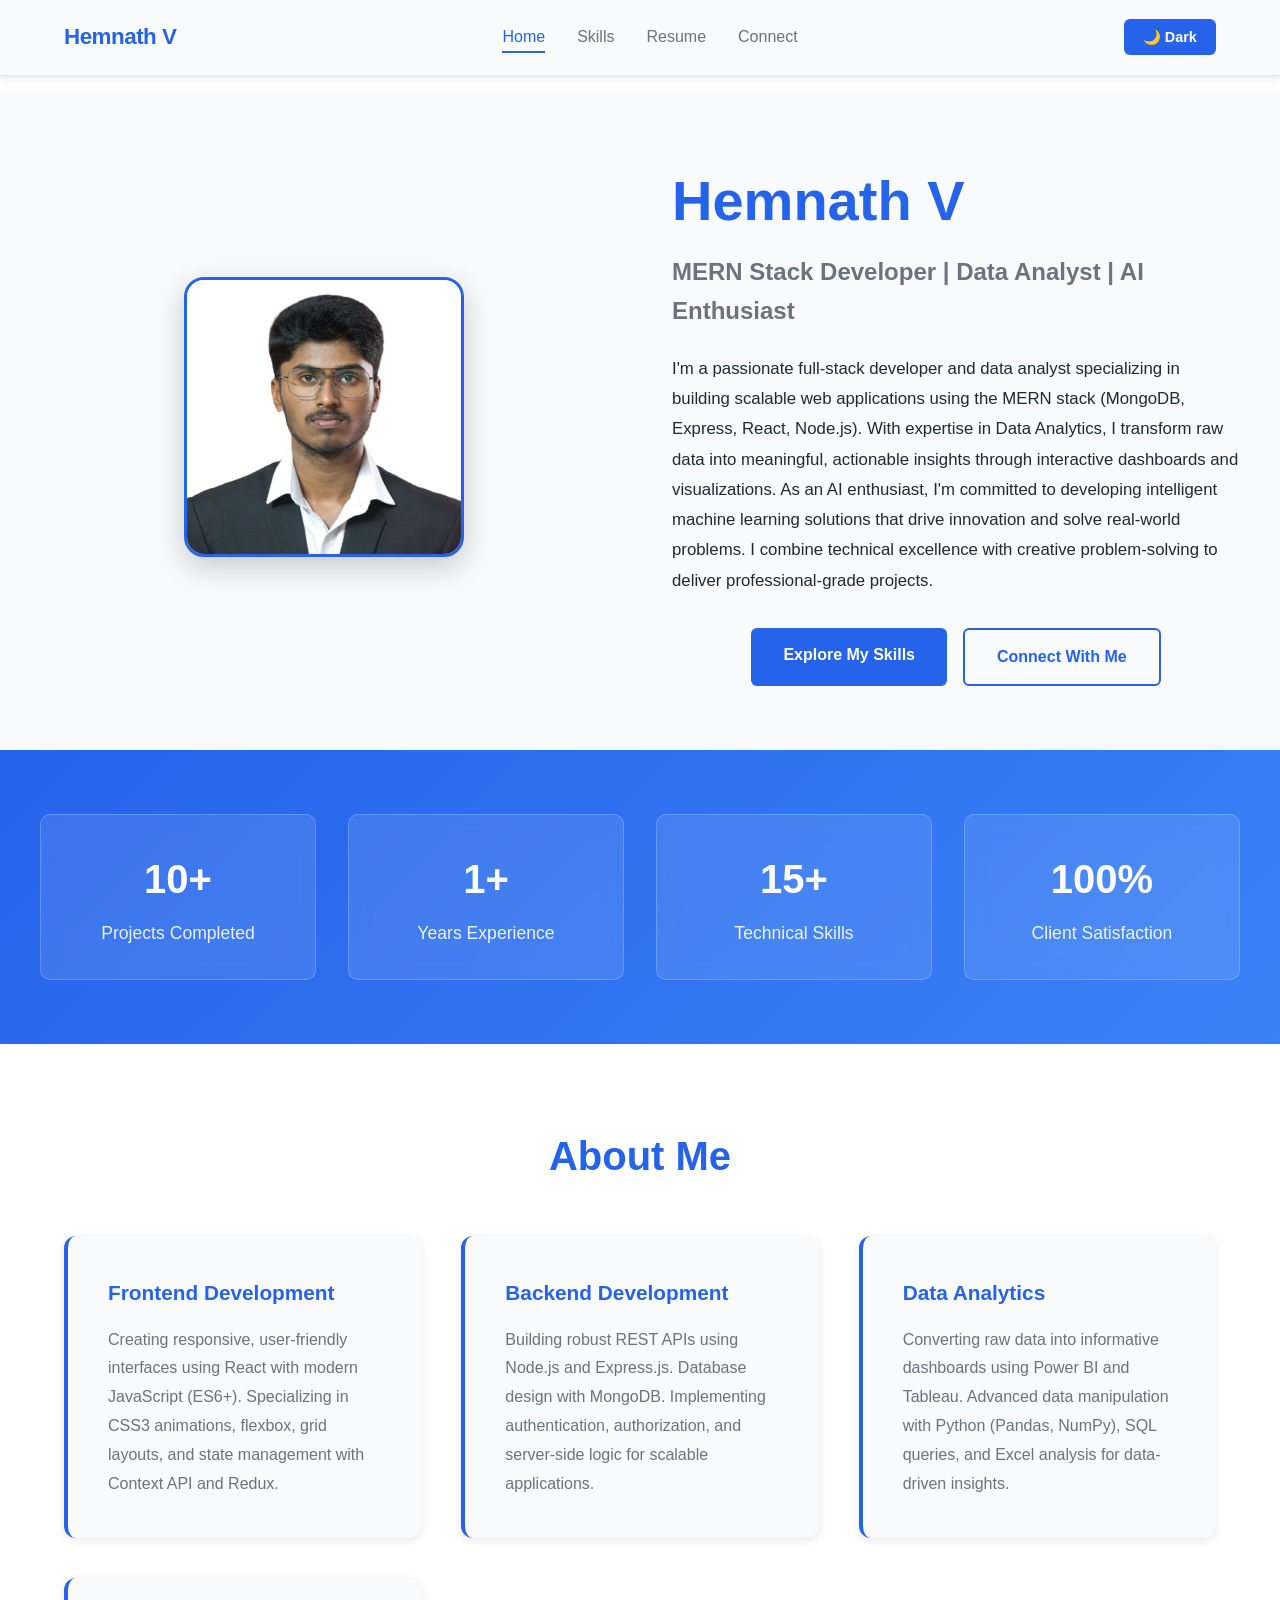
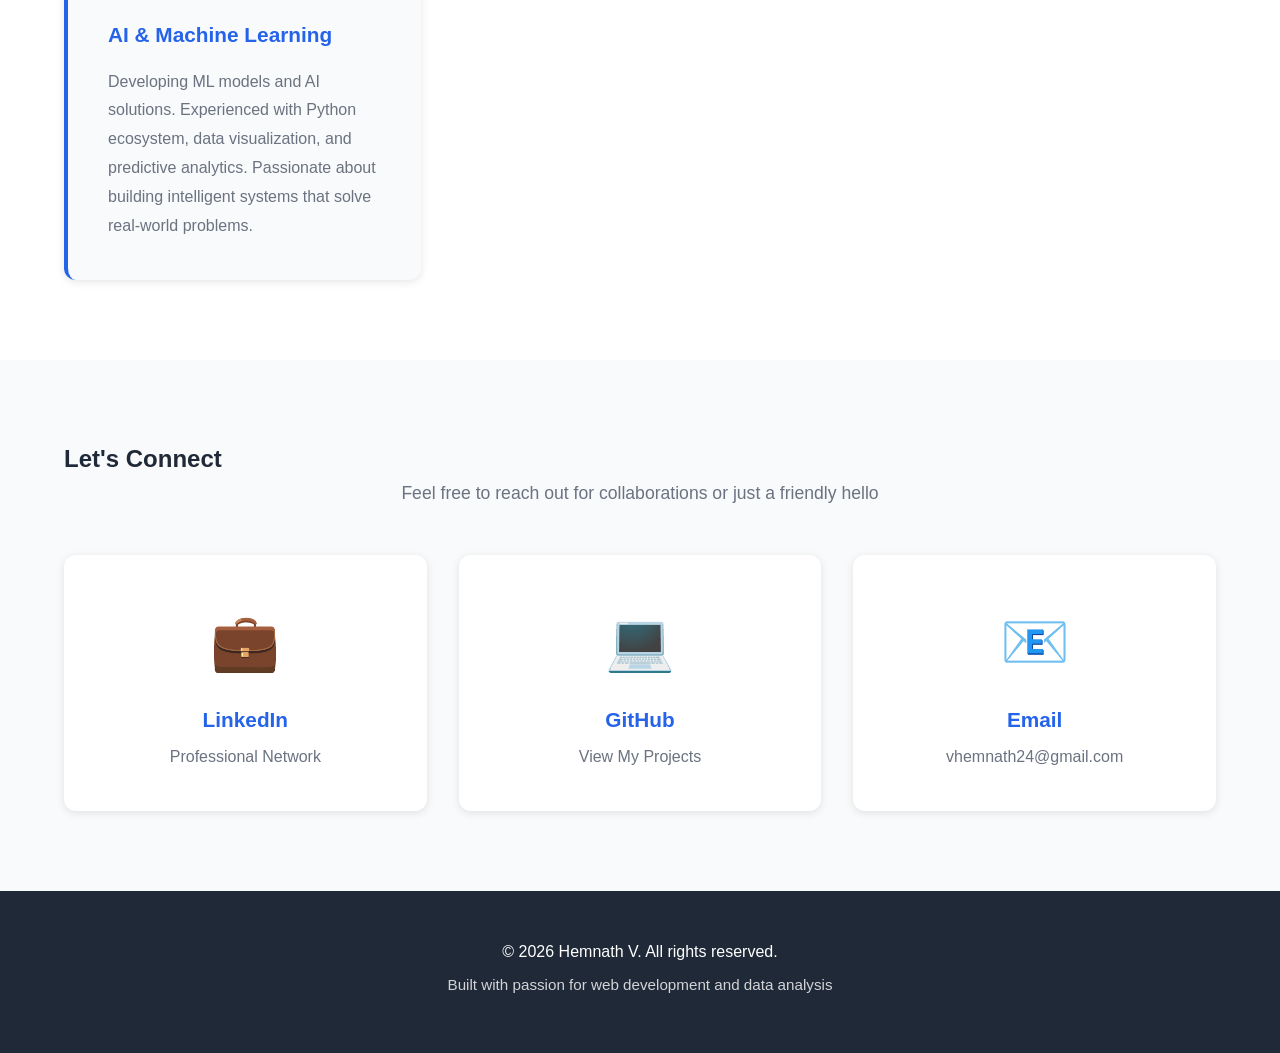
==== index.html @ c6078ff5 "Initial commit: Professional MERN Stack Developer Portfolio Website - Multi-page portfolio with Home" ====
<!DOCTYPE html>
<html lang="en">
<head>
    <meta charset="UTF-8">
    <meta name="viewport" content="width=device-width, initial-scale=1.0">
    <title>Hemnath V - MERN Developer & Data Analyst Portfolio</title>
    <link rel="stylesheet" href="styles.css">
</head>
<body>
    <!-- Navigation Bar -->
    <nav class="navbar">
        <div class="nav-container">
            <div class="logo">Hemnath V</div>
            <ul class="nav-menu">
                <li><a href="index.html" class="nav-link active">Home</a></li>
                <li><a href="skills.html" class="nav-link">Skills</a></li>
                <li><a href="resume.html" class="nav-link">Resume</a></li>
                <li><a href="#links" class="nav-link">Connect</a></li>
            </ul>
            <button id="theme-toggle" class="theme-btn">🌙 Dark</button>
        </div>
    </nav>

    <!-- Hero Section -->
    <section class="hero">
        <div class="hero-container">
            <div class="hero-image-wrapper">
                <img src="assets/profile.jpg" alt="Hemnath V" class="hero-image">
            </div>
            <div class="hero-content">
                <h1>Hemnath V</h1>
                <p class="subtitle">MERN Stack Developer | Data Analyst | AI Enthusiast</p>
                <p class="description">
                    I'm a passionate full-stack developer and data analyst specializing in building scalable web applications using the MERN stack (MongoDB, Express, React, Node.js). 
                    With expertise in Data Analytics, I transform raw data into meaningful, actionable insights through interactive dashboards and visualizations. 
                    As an AI enthusiast, I'm committed to developing intelligent machine learning solutions that drive innovation and solve real-world problems. 
                    I combine technical excellence with creative problem-solving to deliver professional-grade projects.
                </p>
                <div class="cta-buttons">
                    <a href="skills.html" class="btn btn-primary">Explore My Skills</a>
                    <a href="#links" class="btn btn-secondary">Connect With Me</a>
                </div>
            </div>
        </div>
    </section>

    <!-- Quick Stats -->
    <section class="stats">
        <div class="stats-container">
            <div class="stat-card">
                <h3>10+</h3>
                <p>Projects Completed</p>
            </div>
            <div class="stat-card">
                <h3>1+</h3>
                <p>Years Experience</p>
            </div>
            <div class="stat-card">
                <h3>15+</h3>
                <p>Technical Skills</p>
            </div>
            <div class="stat-card">
                <h3>100%</h3>
                <p>Client Satisfaction</p>
            </div>
        </div>
    </section>

    <!-- About Section -->
    <section class="about">
        <div class="container">
            <h2>About Me</h2>
            <div class="about-grid">
                <div class="about-item">
                    <h3>Frontend Development</h3>
                    <p>Creating responsive, user-friendly interfaces using React with modern JavaScript (ES6+). Specializing in CSS3 animations, flexbox, grid layouts, and state management with Context API and Redux.</p>
                </div>
                <div class="about-item">
                    <h3>Backend Development</h3>
                    <p>Building robust REST APIs using Node.js and Express.js. Database design with MongoDB. Implementing authentication, authorization, and server-side logic for scalable applications.</p>
                </div>
                <div class="about-item">
                    <h3>Data Analytics</h3>
                    <p>Converting raw data into informative dashboards using Power BI and Tableau. Advanced data manipulation with Python (Pandas, NumPy), SQL queries, and Excel analysis for data-driven insights.</p>
                </div>
                <div class="about-item">
                    <h3>AI & Machine Learning</h3>
                    <p>Developing ML models and AI solutions. Experienced with Python ecosystem, data visualization, and predictive analytics. Passionate about building intelligent systems that solve real-world problems.</p>
                </div>
            </div>
        </div>
    </section>

    <!-- Connect Section -->
    <section id="links" class="connect">
        <div class="container">
            <h2>Let's Connect</h2>
            <p class="section-subtitle">Feel free to reach out for collaborations or just a friendly hello</p>
            <div class="connect-links">
                <a href="https://www.linkedin.com/in/hemnath-v-6410b8352" target="_blank" class="connect-card">
                    <div class="icon">💼</div>
                    <h3>LinkedIn</h3>
                    <p>Professional Network</p>
                </a>
                <a href="https://github.com/Hem2007" target="_blank" class="connect-card">
                    <div class="icon">💻</div>
                    <h3>GitHub</h3>
                    <p>View My Projects</p>
                </a>
                <a href="mailto:vhemnath24@gmail.com" class="connect-card">
                    <div class="icon">📧</div>
                    <h3>Email</h3>
                    <p>vhemnath24@gmail.com</p>
                </a>
            </div>
        </div>
    </section>

    <!-- Footer -->
    <footer class="footer">
        <div class="container">
            <p>&copy; 2026 Hemnath V. All rights reserved.</p>
            <p class="footer-subtitle">Built with passion for web development and data analysis</p>
        </div>
    </footer>

    <script src="script.js"></script>
</body>
</html>
---- styles.css ----
/* ===================================
   Root Variables & Theme Setup
   =================================== */
:root {
    --primary-color: #2563eb;
    --primary-light: #3b82f6;
    --primary-dark: #1e40af;
    --accent-color: #10b981;
    --bg-light: #ffffff;
    --bg-light-secondary: #f9fafb;
    --bg-light-tertiary: #f3f4f6;
    --text-light: #1f2937;
    --text-light-secondary: #6b7280;
    --border-light: #e5e7eb;
    --shadow: 0 2px 8px rgba(0, 0, 0, 0.1);
    --shadow-md: 0 4px 12px rgba(0, 0, 0, 0.15);
    --shadow-lg: 0 10px 30px rgba(0, 0, 0, 0.2);
}

body.dark-theme {
    --bg-light: #0f172a;
    --bg-light-secondary: #1e293b;
    --bg-light-tertiary: #334155;
    --text-light: #f1f5f9;
    --text-light-secondary: #cbd5e1;
    --border-light: #475569;
    --shadow: 0 2px 8px rgba(0, 0, 0, 0.3);
    --shadow-md: 0 4px 12px rgba(0, 0, 0, 0.4);
    --shadow-lg: 0 10px 30px rgba(0, 0, 0, 0.5);
}

/* ===================================
   Global Styles
   =================================== */
* {
    margin: 0;
    padding: 0;
    box-sizing: border-box;
}

html {
    scroll-behavior: smooth;
}

body {
    font-family: -apple-system, BlinkMacSystemFont, 'Segoe UI', 'Roboto', 'Oxygen', 'Ubuntu', 'Cantarell', sans-serif;
    background-color: var(--bg-light);
    color: var(--text-light);
    line-height: 1.6;
    transition: background-color 0.3s ease, color 0.3s ease;
}

/* ===================================
   Navigation Bar
   =================================== */
.navbar {
    background-color: var(--bg-light-secondary);
    padding: 1.2rem 0;
    position: sticky;
    top: 0;
    z-index: 1000;
    box-shadow: var(--shadow);
    transition: background-color 0.3s ease;
    border-bottom: 1px solid var(--border-light);
}

.nav-container {
    max-width: 1200px;
    margin: 0 auto;
    padding: 0 1.5rem;
    display: flex;
    justify-content: space-between;
    align-items: center;
}

.logo {
    font-size: 1.4rem;
    font-weight: 700;
    color: var(--primary-color);
    letter-spacing: -0.5px;
}

.nav-menu {
    list-style: none;
    display: flex;
    gap: 2rem;
}

.nav-link {
    text-decoration: none;
    color: var(--text-light-secondary);
    font-weight: 500;
    transition: all 0.3s ease;
    position: relative;
}

.nav-link:hover,
.nav-link.active {
    color: var(--primary-color);
}

.nav-link.active::after {
    content: '';
    position: absolute;
    bottom: -8px;
    left: 0;
    right: 0;
    height: 2px;
    background-color: var(--primary-color);
}

.theme-btn {
    background-color: var(--primary-color);
    color: white;
    border: none;
    padding: 0.6rem 1.2rem;
    border-radius: 6px;
    cursor: pointer;
    font-weight: 600;
    font-size: 0.9rem;
    transition: all 0.3s ease;
}

.theme-btn:hover {
    background-color: var(--primary-dark);
    transform: translateY(-2px);
    box-shadow: var(--shadow-md);
}

/* ===================================
   Container & Sections
   =================================== */
.container {
    max-width: 1200px;
    margin: 0 auto;
    padding: 0 1.5rem;
}

section {
    padding: 5rem 0;
}

/* ===================================
   Page Header
   =================================== */
.page-header {
    background: linear-gradient(135deg, var(--primary-color) 0%, var(--primary-dark) 100%);
    color: white;
    padding: 4rem 0;
    text-align: center;
    margin-top: 1rem;
}

.page-header h1 {
    font-size: 2.8rem;
    margin-bottom: 1rem;
    font-weight: 700;
}

.page-header p {
    font-size: 1.2rem;
    margin-bottom: 2rem;
    opacity: 0.95;
}

/* ===================================
   Buttons
   =================================== */
.btn {
    display: inline-block;
    padding: 0.9rem 2rem;
    border-radius: 6px;
    text-decoration: none;
    font-weight: 600;
    transition: all 0.3s ease;
    cursor: pointer;
    border: none;
    font-size: 1rem;
}

.btn-primary {
    background-color: var(--primary-color);
    color: white;
}

.btn-primary:hover {
    background-color: var(--primary-dark);
    transform: translateY(-2px);
    box-shadow: var(--shadow-lg);
}

.btn-secondary {
    background-color: transparent;
    color: var(--primary-color);
    border: 2px solid var(--primary-color);
}

.btn-secondary:hover {
    background-color: var(--primary-color);
    color: white;
    transform: translateY(-2px);
}

/* ===================================
   Hero Section
   =================================== */
.hero {
    background-color: var(--bg-light-secondary);
    padding: 4rem 1.5rem;
    margin-top: 1rem;
}

.hero-container {
    max-width: 1200px;
    margin: 0 auto;
    display: grid;
    grid-template-columns: 1fr 1fr;
    gap: 4rem;
    align-items: center;
}

.hero-image-wrapper {
    text-align: center;
}

.hero-image {
    width: 280px;
    height: 280px;
    border-radius: 20px;
    object-fit: cover;
    box-shadow: var(--shadow-lg);
    border: 3px solid var(--primary-color);
    transition: transform 0.3s ease;
}

.hero-image:hover {
    transform: scale(1.05);
}

.hero-content h1 {
    font-size: 3.5rem;
    margin-bottom: 0.5rem;
    color: var(--primary-color);
    font-weight: 700;
}

.subtitle {
    font-size: 1.5rem;
    color: var(--text-light-secondary);
    margin-bottom: 1.5rem;
    font-weight: 600;
}

.description {
    font-size: 1.05rem;
    line-height: 1.8;
    margin-bottom: 2rem;
    color: var(--text-light);
}

.cta-buttons {
    display: flex;
    gap: 1.5rem;
    flex-wrap: wrap;
}

/* ===================================
   Stats Section
   =================================== */
.stats {
    background: linear-gradient(135deg, var(--primary-color) 0%, var(--primary-light) 100%);
    color: white;
    padding: 4rem 1.5rem;
}

.stats-container {
    max-width: 1200px;
    margin: 0 auto;
    display: grid;
    grid-template-columns: repeat(auto-fit, minmax(200px, 1fr));
    gap: 2rem;
}

.stat-card {
    text-align: center;
    padding: 2rem;
    background: rgba(255, 255, 255, 0.1);
    border-radius: 10px;
    backdrop-filter: blur(10px);
    border: 1px solid rgba(255, 255, 255, 0.2);
}

.stat-card h3 {
    font-size: 2.5rem;
    margin-bottom: 0.5rem;
    font-weight: 700;
}

.stat-card p {
    font-size: 1.1rem;
    opacity: 0.9;
}

/* ===================================
   About Section
   =================================== */
.about {
    background-color: var(--bg-light);
}

.about h2 {
    text-align: center;
    font-size: 2.5rem;
    margin-bottom: 3rem;
    color: var(--primary-color);
}

.about-grid {
    display: grid;
    grid-template-columns: repeat(auto-fit, minmax(280px, 1fr));
    gap: 2.5rem;
}

.about-item {
    background: var(--bg-light-secondary);
    padding: 2.5rem;
    border-radius: 12px;
    border-left: 4px solid var(--primary-color);
    box-shadow: var(--shadow);
    transition: all 0.3s ease;
}

.about-item:hover {
    transform: translateY(-5px);
    box-shadow: var(--shadow-md);
}

.about-item h3 {
    color: var(--primary-color);
    margin-bottom: 1rem;
    font-size: 1.3rem;
}

.about-item p {
    line-height: 1.8;
    color: var(--text-light-secondary);
}

/* ===================================
   Skills Page Sections
   =================================== */
.skills-section {
    background-color: var(--bg-light);
    padding: 4rem 1.5rem;
}

.skills-section:nth-child(odd) {
    background-color: var(--bg-light-tertiary);
}

.skills-section h2 {
    text-align: center;
    font-size: 2.2rem;
    margin-bottom: 3rem;
    color: var(--primary-color);
}

.skills-grid {
    max-width: 1200px;
    margin: 0 auto;
    display: grid;
    grid-template-columns: repeat(auto-fit, minmax(300px, 1fr));
    gap: 2rem;
}

.skill-card {
    background: var(--bg-light-secondary);
    padding: 2rem;
    border-radius: 12px;
    box-shadow: var(--shadow);
    border: 1px solid var(--border-light);
    transition: all 0.3s ease;
}

.skill-card:hover {
    transform: translateY(-8px);
    box-shadow: var(--shadow-lg);
    border-color: var(--primary-color);
}

.skill-icon {
    font-size: 3rem;
    margin-bottom: 1rem;
}

.skill-card h3 {
    color: var(--primary-color);
    margin-bottom: 0.8rem;
    font-size: 1.2rem;
}

.skill-card p {
    color: var(--text-light-secondary);
    margin-bottom: 1.5rem;
    line-height: 1.6;
}

.skill-level {
    background: var(--border-light);
    height: 8px;
    border-radius: 4px;
    overflow: hidden;
}

.progress {
    height: 100%;
    background: linear-gradient(90deg, var(--primary-color), var(--accent-color));
    transition: width 0.8s ease;
}

/* ===================================
   Connect Section
   =================================== */
.connect {
    background-color: var(--bg-light-secondary);
    padding: 5rem 1.5rem;
}

.section-subtitle {
    text-align: center;
    color: var(--text-light-secondary);
    font-size: 1.1rem;
    margin-bottom: 3rem;
}

.connect-links {
    max-width: 1200px;
    margin: 0 auto;
    display: grid;
    grid-template-columns: repeat(auto-fit, minmax(280px, 1fr));
    gap: 2rem;
}

.connect-card {
    background: var(--bg-light);
    padding: 2.5rem;
    border-radius: 12px;
    text-decoration: none;
    color: var(--text-light);
    box-shadow: var(--shadow);
    text-align: center;
    transition: all 0.3s ease;
    border: 2px solid transparent;
}

.connect-card:hover {
    border-color: var(--primary-color);
    transform: translateY(-8px);
    box-shadow: var(--shadow-lg);
}

.connect-card .icon {
    font-size: 3.5rem;
    margin-bottom: 1rem;
}

.connect-card h3 {
    color: var(--primary-color);
    margin-bottom: 0.5rem;
    font-size: 1.3rem;
}

.connect-card p {
    color: var(--text-light-secondary);
}

/* ===================================
   Resume Section
   =================================== */
.resume-section {
    background: var(--bg-light);
    padding: 4rem 1.5rem;
}

.resume-container {
    max-width: 1200px;
    margin: 0 auto;
    display: grid;
    grid-template-columns: 1fr 1.2fr;
    gap: 3rem;
}

.resume-block {
    background: var(--bg-light-secondary);
    padding: 2rem;
    border-radius: 12px;
    margin-bottom: 2rem;
    box-shadow: var(--shadow);
    border-left: 4px solid var(--primary-color);
}

.resume-block h3 {
    color: var(--primary-color);
    margin-bottom: 1.5rem;
    font-size: 1.2rem;
}

.resume-list {
    list-style: none;
}

.resume-list li {
    padding: 0.6rem 0;
    border-bottom: 1px solid var(--border-light);
    color: var(--text-light-secondary);
}

.resume-list li:last-child {
    border-bottom: none;
}

.skills-summary {
    display: flex;
    flex-direction: column;
    gap: 1rem;
}

.skill-group {
    padding: 1rem;
    background: var(--bg-light-tertiary);
    border-radius: 8px;
    font-size: 0.95rem;
    line-height: 1.6;
}

.experience-item {
    margin-bottom: 2rem;
    padding-bottom: 2rem;
    border-bottom: 1px solid var(--border-light);
}

.experience-item:last-child {
    border-bottom: none;
}

.experience-item h4 {
    color: var(--primary-color);
    margin-bottom: 0.3rem;
    font-size: 1.1rem;
}

.position-meta {
    color: var(--text-light-secondary);
    font-size: 0.95rem;
    margin-bottom: 1rem;
    font-weight: 500;
}

.education-item,
.project-item {
    margin-bottom: 1.5rem;
}

.education-item h4,
.project-item h4 {
    color: var(--primary-color);
    margin-bottom: 0.3rem;
}

.project-item p {
    color: var(--text-light-secondary);
    line-height: 1.6;
}

/* ===================================
   Additional Info
   =================================== */
.resume-info {
    background: var(--bg-light-secondary);
    padding: 4rem 1.5rem;
}

.info-grid {
    max-width: 1200px;
    margin: 0 auto;
    display: grid;
    grid-template-columns: repeat(auto-fit, minmax(300px, 1fr));
    gap: 2rem;
}

.info-card {
    background: var(--bg-light);
    padding: 2.5rem;
    border-radius: 12px;
    box-shadow: var(--shadow);
    border-top: 4px solid var(--primary-color);
}

.info-card h3 {
    color: var(--primary-color);
    margin-bottom: 1rem;
    font-size: 1.2rem;
}

.info-card p {
    color: var(--text-light-secondary);
    line-height: 1.8;
}

/* ===================================
   CTA Section
   =================================== */
.cta-section {
    background: linear-gradient(135deg, var(--primary-color) 0%, var(--primary-dark) 100%);
    color: white;
    padding: 5rem 1.5rem;
    text-align: center;
}

.cta-section h2 {
    margin-bottom: 1rem;
    color: white;
    font-size: 2.5rem;
}

.cta-section p {
    font-size: 1.2rem;
    margin-bottom: 2rem;
    opacity: 0.95;
}

.cta-buttons {
    display: flex;
    gap: 1rem;
    justify-content: center;
    flex-wrap: wrap;
}

/* ===================================
   Footer
   =================================== */
.footer {
    background-color: #1f2937;
    color: white;
    text-align: center;
    padding: 3rem 1.5rem;
}

.footer p {
    margin-bottom: 0.5rem;
}

.footer-subtitle {
    font-size: 0.95rem;
    opacity: 0.8;
}

/* ===================================
   Responsive Design
   =================================== */
@media (max-width: 768px) {
    .nav-menu {
        gap: 1rem;
        font-size: 0.95rem;
    }

    .hero-container {
        grid-template-columns: 1fr;
        gap: 2rem;
    }

    .hero-image {
        width: 220px;
        height: 220px;
    }

    .hero-content h1 {
        font-size: 2.5rem;
    }

    .subtitle {
        font-size: 1.2rem;
    }

    .cta-buttons {
        flex-direction: column;
    }

    .stats-container {
        grid-template-columns: repeat(2, 1fr);
    }

    .about-grid {
        grid-template-columns: 1fr;
    }

    .skills-grid {
        grid-template-columns: 1fr;
    }

    .connect-links {
        grid-template-columns: 1fr;
    }

    .resume-container {
        grid-template-columns: 1fr;
    }

    .page-header h1 {
        font-size: 2.2rem;
    }

    .info-grid {
        grid-template-columns: 1fr;
    }
}

@media (max-width: 480px) {
    .nav-container {
        flex-direction: column;
        gap: 1rem;
    }

    .nav-menu {
        flex-direction: column;
        gap: 0.5rem;
        text-align: center;
    }

    .logo {
        font-size: 1.2rem;
    }

    .hero-content h1 {
        font-size: 1.8rem;
    }

    .subtitle {
        font-size: 1rem;
    }

    .description {
        font-size: 0.95rem;
    }

    .hero-image {
        width: 180px;
        height: 180px;
    }

    .stats-container {
        grid-template-columns: 1fr;
    }

    .stat-card h3 {
        font-size: 2rem;
    }

    section {
        padding: 3rem 0;
    }

    section h2 {
        font-size: 1.8rem;
    }

    .skills-grid {
        grid-template-columns: 1fr;
    }

    .page-header h1 {
        font-size: 1.7rem;
    }

    .page-header p {
        font-size: 1rem;
    }

    .btn {
        padding: 0.8rem 1.5rem;
        font-size: 0.95rem;
    }
}
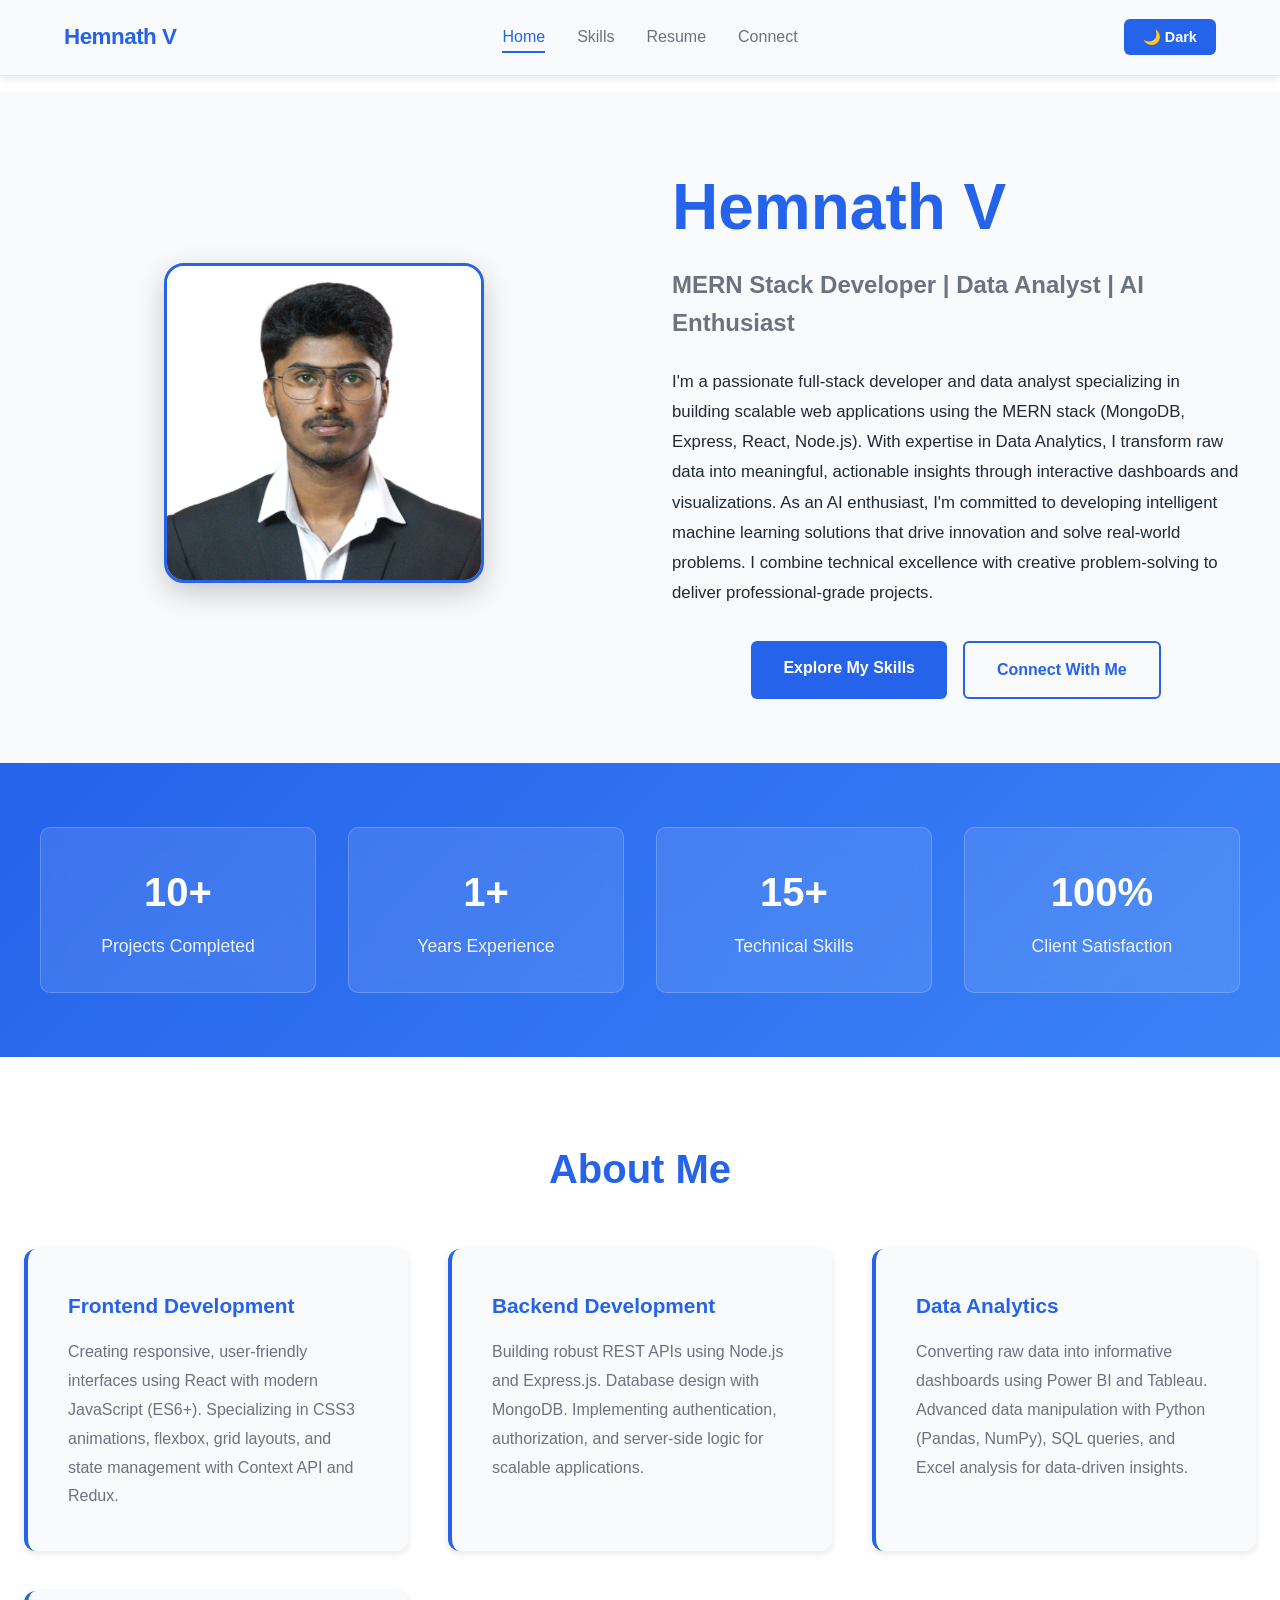
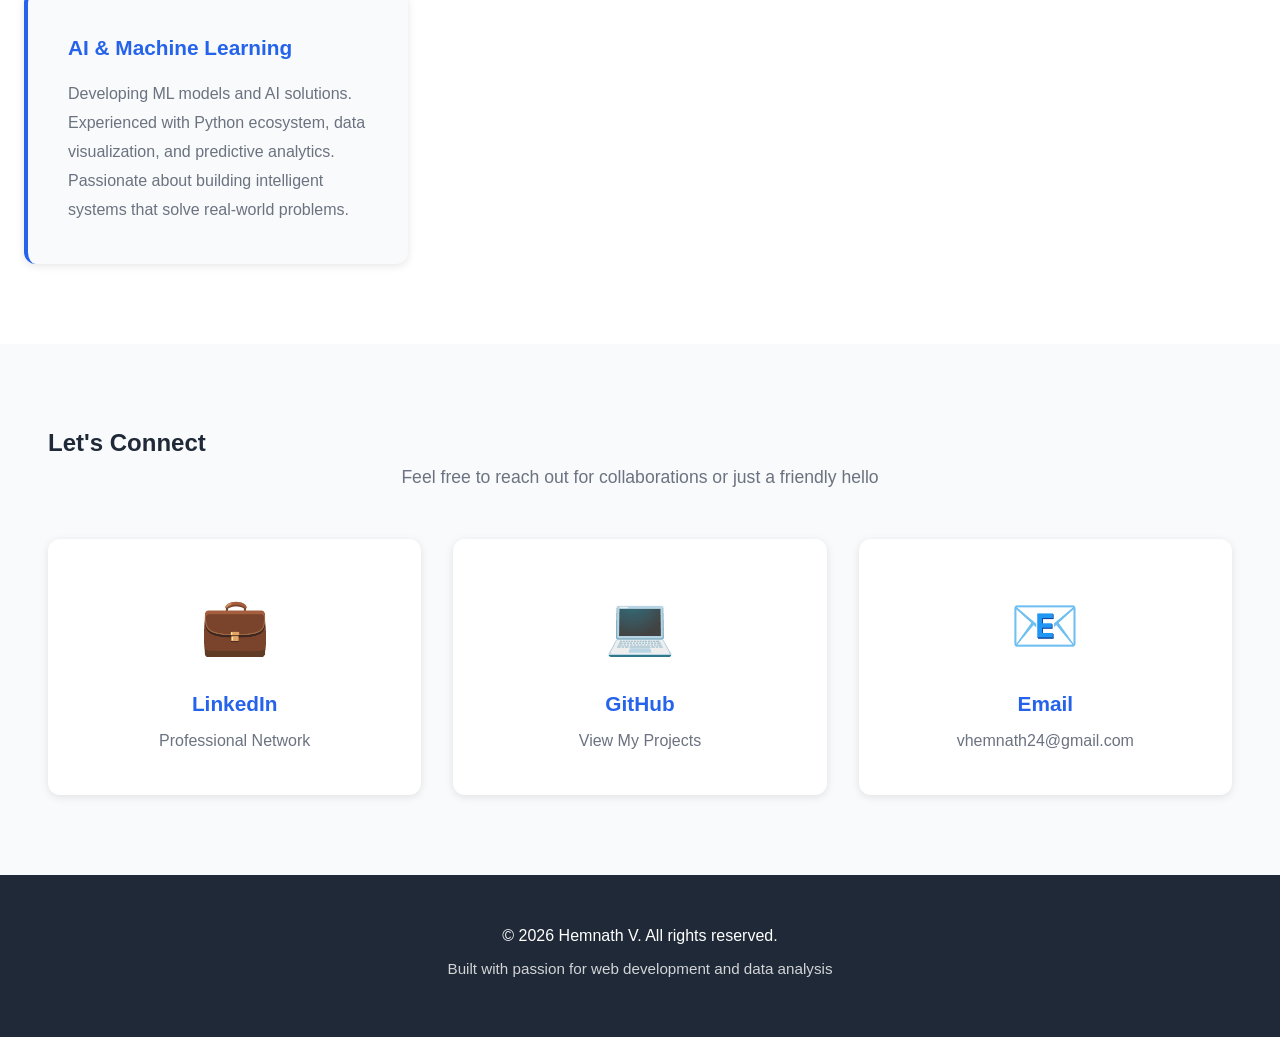
==== commit 898ccd85: "Update portfolio with comprehensive mobile optimizations and resume details - Enhanced mobile respon" ====
--- a/index.html
+++ b/index.html
@@ -2,7 +2,11 @@
 <html lang="en">
 <head>
     <meta charset="UTF-8">
-    <meta name="viewport" content="width=device-width, initial-scale=1.0">
+    <meta name="viewport" content="width=device-width, initial-scale=1.0, maximum-scale=5.0, user-scalable=yes">
+    <meta name="theme-color" content="#2563eb">
+    <meta name="apple-mobile-web-app-capable" content="yes">
+    <meta name="apple-mobile-web-app-status-bar-style" content="default">
+    <meta name="mobile-web-app-capable" content="yes">
     <title>Hemnath V - MERN Developer & Data Analyst Portfolio</title>
     <link rel="stylesheet" href="styles.css">
 </head>
--- a/styles.css
+++ b/styles.css
@@ -393,6 +393,19 @@
     margin-bottom: 1rem;
 }
 
+.python-logo {
+    font-family: 'Courier New', monospace;
+    font-weight: bold;
+    font-size: 2.5rem;
+    color: var(--primary-color);
+    background: linear-gradient(135deg, #3776ab, #ffd43b);
+    -webkit-background-clip: text;
+    -webkit-text-fill-color: transparent;
+    background-clip: text;
+    text-shadow: 2px 2px 4px rgba(0, 0, 0, 0.1);
+    letter-spacing: 1px;
+}
+
 .skill-card h3 {
     color: var(--primary-color);
     margin-bottom: 0.8rem;
@@ -656,128 +669,847 @@
 }
 
 /* ===================================
-   Responsive Design
-   =================================== */
-@media (max-width: 768px) {
+   Responsive Design - Mobile First Approach
+   =================================== */
+
+/* ===================================
+   Extra Large Devices (1200px and up)
+   =================================== */
+@media (min-width: 1200px) {
+    .container {
+        max-width: 1400px;
+    }
+
+    .hero-content h1 {
+        font-size: 4rem;
+    }
+
+    .hero-image {
+        width: 320px;
+        height: 320px;
+    }
+}
+
+/* ===================================
+   Large Devices (992px to 1199px)
+   =================================== */
+@media (min-width: 992px) and (max-width: 1199px) {
+    .nav-menu {
+        gap: 1.5rem;
+    }
+
+    .hero-content h1 {
+        font-size: 3.2rem;
+    }
+
+    .hero-image {
+        width: 280px;
+        height: 280px;
+    }
+
+    .stats-container {
+        grid-template-columns: repeat(4, 1fr);
+    }
+
+    .about-grid {
+        grid-template-columns: repeat(2, 1fr);
+    }
+
+    .skills-grid {
+        grid-template-columns: repeat(3, 1fr);
+    }
+
+    .connect-links {
+        grid-template-columns: repeat(3, 1fr);
+    }
+}
+
+/* ===================================
+   Medium Devices (768px to 991px)
+   =================================== */
+@media (min-width: 768px) and (max-width: 991px) {
     .nav-menu {
         gap: 1rem;
         font-size: 0.95rem;
     }
 
+    .theme-btn {
+        padding: 0.5rem 1rem;
+        font-size: 0.85rem;
+    }
+
     .hero-container {
         grid-template-columns: 1fr;
         gap: 2rem;
+        text-align: center;
+    }
+
+    .hero-content h1 {
+        font-size: 2.8rem;
     }
 
     .hero-image {
-        width: 220px;
-        height: 220px;
+        width: 240px;
+        height: 240px;
+    }
+
+    .subtitle {
+        font-size: 1.3rem;
+    }
+
+    .description {
+        font-size: 1.05rem;
+    }
+
+    .cta-buttons {
+        justify-content: center;
+        flex-direction: row;
+    }
+
+    .stats-container {
+        grid-template-columns: repeat(2, 1fr);
+        gap: 1.5rem;
+    }
+
+    .stat-card {
+        padding: 1.5rem;
+    }
+
+    .stat-card h3 {
+        font-size: 2.2rem;
+    }
+
+    .about-grid {
+        grid-template-columns: 1fr;
+    }
+
+    .about-item {
+        padding: 2rem;
+    }
+
+    .skills-grid {
+        grid-template-columns: repeat(2, 1fr);
+    }
+
+    .skill-card {
+        padding: 1.8rem;
+    }
+
+    .connect-links {
+        grid-template-columns: repeat(2, 1fr);
+    }
+
+    .connect-card {
+        padding: 2rem;
+    }
+
+    .resume-container {
+        grid-template-columns: 1fr;
+        gap: 2rem;
+    }
+
+    .resume-block {
+        padding: 1.5rem;
+    }
+
+    .info-grid {
+        grid-template-columns: repeat(2, 1fr);
+    }
+
+    .info-card {
+        padding: 2rem;
+    }
+
+    .page-header h1 {
+        font-size: 2.5rem;
+    }
+
+    .page-header p {
+        font-size: 1.1rem;
+    }
+
+    section h2 {
+        font-size: 2.2rem;
+    }
+}
+
+/* ===================================
+   Small Devices (576px to 767px)
+   =================================== */
+@media (min-width: 576px) and (max-width: 767px) {
+    .nav-container {
+        padding: 0 1rem;
+    }
+
+    .nav-menu {
+        gap: 0.8rem;
+        font-size: 0.9rem;
+    }
+
+    .theme-btn {
+        padding: 0.5rem 0.8rem;
+        font-size: 0.8rem;
+    }
+
+    .hero-container {
+        grid-template-columns: 1fr;
+        gap: 1.5rem;
+        text-align: center;
     }
 
     .hero-content h1 {
-        font-size: 2.5rem;
+        font-size: 2.2rem;
+    }
+
+    .hero-image {
+        width: 200px;
+        height: 200px;
     }
 
     .subtitle {
-        font-size: 1.2rem;
+        font-size: 1.1rem;
+    }
+
+    .description {
+        font-size: 1rem;
     }
 
     .cta-buttons {
         flex-direction: column;
+        gap: 1rem;
+    }
+
+    .btn {
+        width: 100%;
+        max-width: 300px;
+        margin: 0 auto;
     }
 
     .stats-container {
         grid-template-columns: repeat(2, 1fr);
+        gap: 1rem;
+    }
+
+    .stat-card {
+        padding: 1.2rem;
+    }
+
+    .stat-card h3 {
+        font-size: 1.8rem;
+    }
+
+    .stat-card p {
+        font-size: 0.9rem;
     }
 
     .about-grid {
         grid-template-columns: 1fr;
     }
 
+    .about-item {
+        padding: 1.5rem;
+    }
+
+    .about-item h3 {
+        font-size: 1.2rem;
+    }
+
     .skills-grid {
         grid-template-columns: 1fr;
     }
 
+    .skill-card {
+        padding: 1.5rem;
+    }
+
+    .skill-card h3 {
+        font-size: 1.1rem;
+    }
+
     .connect-links {
         grid-template-columns: 1fr;
     }
 
+    .connect-card {
+        padding: 1.8rem;
+    }
+
+    .connect-card .icon {
+        font-size: 3rem;
+    }
+
+    .connect-card h3 {
+        font-size: 1.1rem;
+    }
+
     .resume-container {
         grid-template-columns: 1fr;
-    }
-
-    .page-header h1 {
-        font-size: 2.2rem;
+        gap: 1.5rem;
+    }
+
+    .resume-block {
+        padding: 1.2rem;
+    }
+
+    .resume-block h3 {
+        font-size: 1.1rem;
     }
 
     .info-grid {
         grid-template-columns: 1fr;
     }
-}
-
-@media (max-width: 480px) {
+
+    .info-card {
+        padding: 1.8rem;
+    }
+
+    .info-card h3 {
+        font-size: 1.1rem;
+    }
+
+    .page-header {
+        padding: 3rem 0;
+    }
+
+    .page-header h1 {
+        font-size: 2rem;
+    }
+
+    .page-header p {
+        font-size: 1rem;
+    }
+
+    section {
+        padding: 3rem 0;
+    }
+
+    section h2 {
+        font-size: 1.9rem;
+    }
+
+    .cta-section h2 {
+        font-size: 2rem;
+    }
+
+    .cta-section p {
+        font-size: 1.1rem;
+    }
+
+    .cta-buttons {
+        flex-direction: column;
+    }
+
+    .footer {
+        padding: 2rem 1rem;
+    }
+}
+
+/* ===================================
+   Extra Small Devices (below 576px)
+   =================================== */
+@media (max-width: 575px) {
+    /* Global Mobile Optimizations */
+    body {
+        font-size: 16px; /* Prevent zoom on iOS */
+        -webkit-text-size-adjust: 100%;
+        -ms-text-size-adjust: 100%;
+    }
+
+    /* Navigation - Mobile First */
     .nav-container {
         flex-direction: column;
         gap: 1rem;
+        padding: 0 1rem;
     }
 
     .nav-menu {
         flex-direction: column;
         gap: 0.5rem;
         text-align: center;
+        width: 100%;
+    }
+
+    .nav-link {
+        padding: 0.5rem 0;
+        display: block;
+        width: 100%;
     }
 
     .logo {
-        font-size: 1.2rem;
+        font-size: 1.3rem;
+        text-align: center;
+    }
+
+    .theme-btn {
+        padding: 0.6rem 1rem;
+        font-size: 0.85rem;
+        width: 100%;
+        max-width: 120px;
+        margin: 0 auto;
+    }
+
+    /* Hero Section - Mobile Optimized */
+    .hero {
+        padding: 3rem 0;
+        margin-top: 0;
+    }
+
+    .hero-container {
+        grid-template-columns: 1fr;
+        gap: 1.5rem;
+        text-align: center;
+        padding: 0 1rem;
+    }
+
+    .hero-image-wrapper {
+        order: -1; /* Image first on mobile */
+        margin-bottom: 1rem;
+    }
+
+    .hero-image {
+        width: 160px;
+        height: 160px;
+        border-radius: 15px;
     }
 
     .hero-content h1 {
         font-size: 1.8rem;
+        line-height: 1.2;
+        margin-bottom: 0.5rem;
     }
 
     .subtitle {
         font-size: 1rem;
+        margin-bottom: 1rem;
     }
 
     .description {
         font-size: 0.95rem;
-    }
-
-    .hero-image {
-        width: 180px;
-        height: 180px;
+        line-height: 1.6;
+        margin-bottom: 1.5rem;
+    }
+
+    .cta-buttons {
+        flex-direction: column;
+        gap: 0.8rem;
+    }
+
+    .btn {
+        width: 100%;
+        max-width: 280px;
+        margin: 0 auto;
+        padding: 0.8rem 1.5rem;
+        font-size: 0.95rem;
+    }
+
+    /* Stats Section - Mobile Optimized */
+    .stats {
+        padding: 2.5rem 0;
     }
 
     .stats-container {
         grid-template-columns: 1fr;
+        gap: 1rem;
+        padding: 0 1rem;
+    }
+
+    .stat-card {
+        padding: 1rem;
+        text-align: center;
     }
 
     .stat-card h3 {
-        font-size: 2rem;
-    }
-
-    section {
-        padding: 3rem 0;
-    }
-
-    section h2 {
-        font-size: 1.8rem;
+        font-size: 1.6rem;
+        margin-bottom: 0.3rem;
+    }
+
+    .stat-card p {
+        font-size: 0.85rem;
+    }
+
+    /* About Section - Mobile Optimized */
+    .about {
+        padding: 2.5rem 0;
+    }
+
+    .about h2 {
+        font-size: 1.6rem;
+        margin-bottom: 2rem;
+    }
+
+    .about-grid {
+        grid-template-columns: 1fr;
+        gap: 1.5rem;
+        padding: 0 1rem;
+    }
+
+    .about-item {
+        padding: 1.2rem;
+        border-left: 3px solid var(--primary-color);
+    }
+
+    .about-item h3 {
+        font-size: 1.1rem;
+        margin-bottom: 0.8rem;
+    }
+
+    .about-item p {
+        font-size: 0.9rem;
+        line-height: 1.5;
+    }
+
+    /* Skills Section - Mobile Optimized */
+    .skills-section {
+        padding: 2.5rem 0;
+    }
+
+    .skills-section h2 {
+        font-size: 1.6rem;
+        margin-bottom: 2rem;
     }
 
     .skills-grid {
         grid-template-columns: 1fr;
+        gap: 1rem;
+        padding: 0 1rem;
+    }
+
+    .skill-card {
+        padding: 1.2rem;
+        border-radius: 8px;
+    }
+
+    .skill-icon {
+        font-size: 2.5rem;
+        margin-bottom: 0.8rem;
+    }
+
+    .skill-card h3 {
+        font-size: 1rem;
+        margin-bottom: 0.5rem;
+    }
+
+    .skill-card p {
+        font-size: 0.85rem;
+        margin-bottom: 1rem;
+        line-height: 1.5;
+    }
+
+    .skill-level {
+        height: 6px;
+        border-radius: 3px;
+    }
+
+    /* Connect Section - Mobile Optimized */
+    .connect {
+        padding: 2.5rem 0;
+    }
+
+    .connect h2 {
+        font-size: 1.6rem;
+        margin-bottom: 1rem;
+    }
+
+    .section-subtitle {
+        font-size: 1rem;
+        margin-bottom: 2rem;
+    }
+
+    .connect-links {
+        grid-template-columns: 1fr;
+        gap: 1rem;
+        padding: 0 1rem;
+    }
+
+    .connect-card {
+        padding: 1.5rem;
+        border-radius: 8px;
+    }
+
+    .connect-card .icon {
+        font-size: 2.8rem;
+        margin-bottom: 0.8rem;
+    }
+
+    .connect-card h3 {
+        font-size: 1.1rem;
+        margin-bottom: 0.3rem;
+    }
+
+    .connect-card p {
+        font-size: 0.9rem;
+    }
+
+    /* Resume Section - Mobile Optimized */
+    .resume-section {
+        padding: 2.5rem 0;
+    }
+
+    .resume-container {
+        grid-template-columns: 1fr;
+        gap: 1.5rem;
+        padding: 0 1rem;
+    }
+
+    .resume-block {
+        padding: 1rem;
+        border-radius: 8px;
+        margin-bottom: 1.5rem;
+        border-left: 3px solid var(--primary-color);
+    }
+
+    .resume-block h3 {
+        font-size: 1.1rem;
+        margin-bottom: 1rem;
+    }
+
+    .resume-list li {
+        padding: 0.5rem 0;
+        font-size: 0.9rem;
+    }
+
+    .skills-summary {
+        gap: 0.8rem;
+    }
+
+    .skill-group {
+        padding: 0.8rem;
+        font-size: 0.9rem;
+    }
+
+    .experience-item {
+        margin-bottom: 1.5rem;
+        padding-bottom: 1.5rem;
+    }
+
+    .experience-item h4 {
+        font-size: 1rem;
+    }
+
+    .position-meta {
+        font-size: 0.85rem;
+        margin-bottom: 0.8rem;
+    }
+
+    .education-item h4,
+    .project-item h4 {
+        font-size: 1rem;
+    }
+
+    .project-item p {
+        font-size: 0.9rem;
+    }
+
+    /* Resume Info - Mobile Optimized */
+    .resume-info {
+        padding: 2.5rem 0;
+    }
+
+    .info-grid {
+        grid-template-columns: 1fr;
+        gap: 1rem;
+        padding: 0 1rem;
+    }
+
+    .info-card {
+        padding: 1.5rem;
+        border-radius: 8px;
+    }
+
+    .info-card h3 {
+        font-size: 1.1rem;
+        margin-bottom: 0.8rem;
+    }
+
+    .info-card p {
+        font-size: 0.9rem;
+        line-height: 1.6;
+    }
+
+    /* Page Header - Mobile Optimized */
+    .page-header {
+        padding: 2.5rem 0;
+        margin-top: 0;
     }
 
     .page-header h1 {
-        font-size: 1.7rem;
+        font-size: 1.6rem;
+        margin-bottom: 0.8rem;
     }
 
     .page-header p {
+        font-size: 0.95rem;
+        margin-bottom: 1.5rem;
+    }
+
+    /* CTA Section - Mobile Optimized */
+    .cta-section {
+        padding: 3rem 0;
+    }
+
+    .cta-section h2 {
+        font-size: 1.8rem;
+        margin-bottom: 0.8rem;
+    }
+
+    .cta-section p {
         font-size: 1rem;
+        margin-bottom: 1.5rem;
+    }
+
+    .cta-buttons {
+        flex-direction: column;
+        gap: 0.8rem;
+    }
+
+    /* Footer - Mobile Optimized */
+    .footer {
+        padding: 2rem 1rem;
+    }
+
+    .footer p {
+        font-size: 0.9rem;
+        margin-bottom: 0.3rem;
+    }
+
+    .footer-subtitle {
+        font-size: 0.85rem;
+    }
+
+    /* Global Section Spacing */
+    section {
+        padding: 2rem 0;
+    }
+
+    section h2 {
+        font-size: 1.5rem;
+        margin-bottom: 1.5rem;
+    }
+
+    /* Container Adjustments */
+    .container {
+        padding: 0 1rem;
+    }
+
+    /* Touch-friendly interactions */
+    .btn,
+    .connect-card,
+    .skill-card,
+    .about-item,
+    .info-card {
+        min-height: 44px; /* iOS touch target minimum */
+    }
+
+    /* Prevent horizontal scroll */
+    html, body {
+        overflow-x: hidden;
+        width: 100%;
+    }
+
+    /* Improve readability on small screens */
+    p, li {
+        line-height: 1.5;
+    }
+
+    /* Better spacing for mobile */
+    .section-subtitle {
+        margin-bottom: 2rem;
+    }
+}
+
+/* ===================================
+   iOS Specific Fixes
+   =================================== */
+@supports (-webkit-touch-callout: none) {
+    /* iOS Safari specific styles */
+    .hero-image {
+        -webkit-transform: translateZ(0);
+        transform: translateZ(0);
     }
 
     .btn {
-        padding: 0.8rem 1.5rem;
-        font-size: 0.95rem;
+        -webkit-appearance: none;
+        appearance: none;
+        -webkit-tap-highlight-color: rgba(0, 0, 0, 0.1);
+    }
+
+    .connect-card,
+    .skill-card,
+    .about-item {
+        -webkit-tap-highlight-color: rgba(37, 99, 235, 0.1);
+    }
+}
+
+/* ===================================
+   Android Specific Fixes
+   =================================== */
+@media screen and (max-width: 575px) and (-webkit-min-device-pixel-ratio: 1.5) {
+    /* Android specific optimizations */
+    .nav-container {
+        padding: 0 0.8rem;
+    }
+
+    .hero-container {
+        padding: 0 0.8rem;
+    }
+
+    .stats-container {
+        padding: 0 0.8rem;
+    }
+
+    .about-grid,
+    .skills-grid,
+    .connect-links,
+    .info-grid {
+        padding: 0 0.8rem;
+    }
+
+    .resume-container {
+        padding: 0 0.8rem;
+    }
+}
+
+/* ===================================
+   Windows Phone Specific Fixes
+   =================================== */
+@-ms-viewport {
+    width: device-width;
+}
+
+@media screen and (-ms-high-contrast: active), (-ms-high-contrast: none) {
+    /* Windows Phone specific styles */
+    .navbar {
+        position: relative; /* Fix sticky positioning issues */
+    }
+
+    .hero-image {
+        max-width: 100%;
+        height: auto;
+    }
+}
+
+/* ===================================
+   Print Styles (for PDF generation)
+   =================================== */
+@media print {
+    .navbar,
+    .theme-btn,
+    .cta-buttons {
+        display: none !important;
+    }
+
+    .hero,
+    .stats,
+    .connect {
+        page-break-inside: avoid;
+    }
+
+    .resume-block {
+        break-inside: avoid;
+    }
+
+    body {
+        font-size: 12pt;
+        line-height: 1.4;
     }
 }
